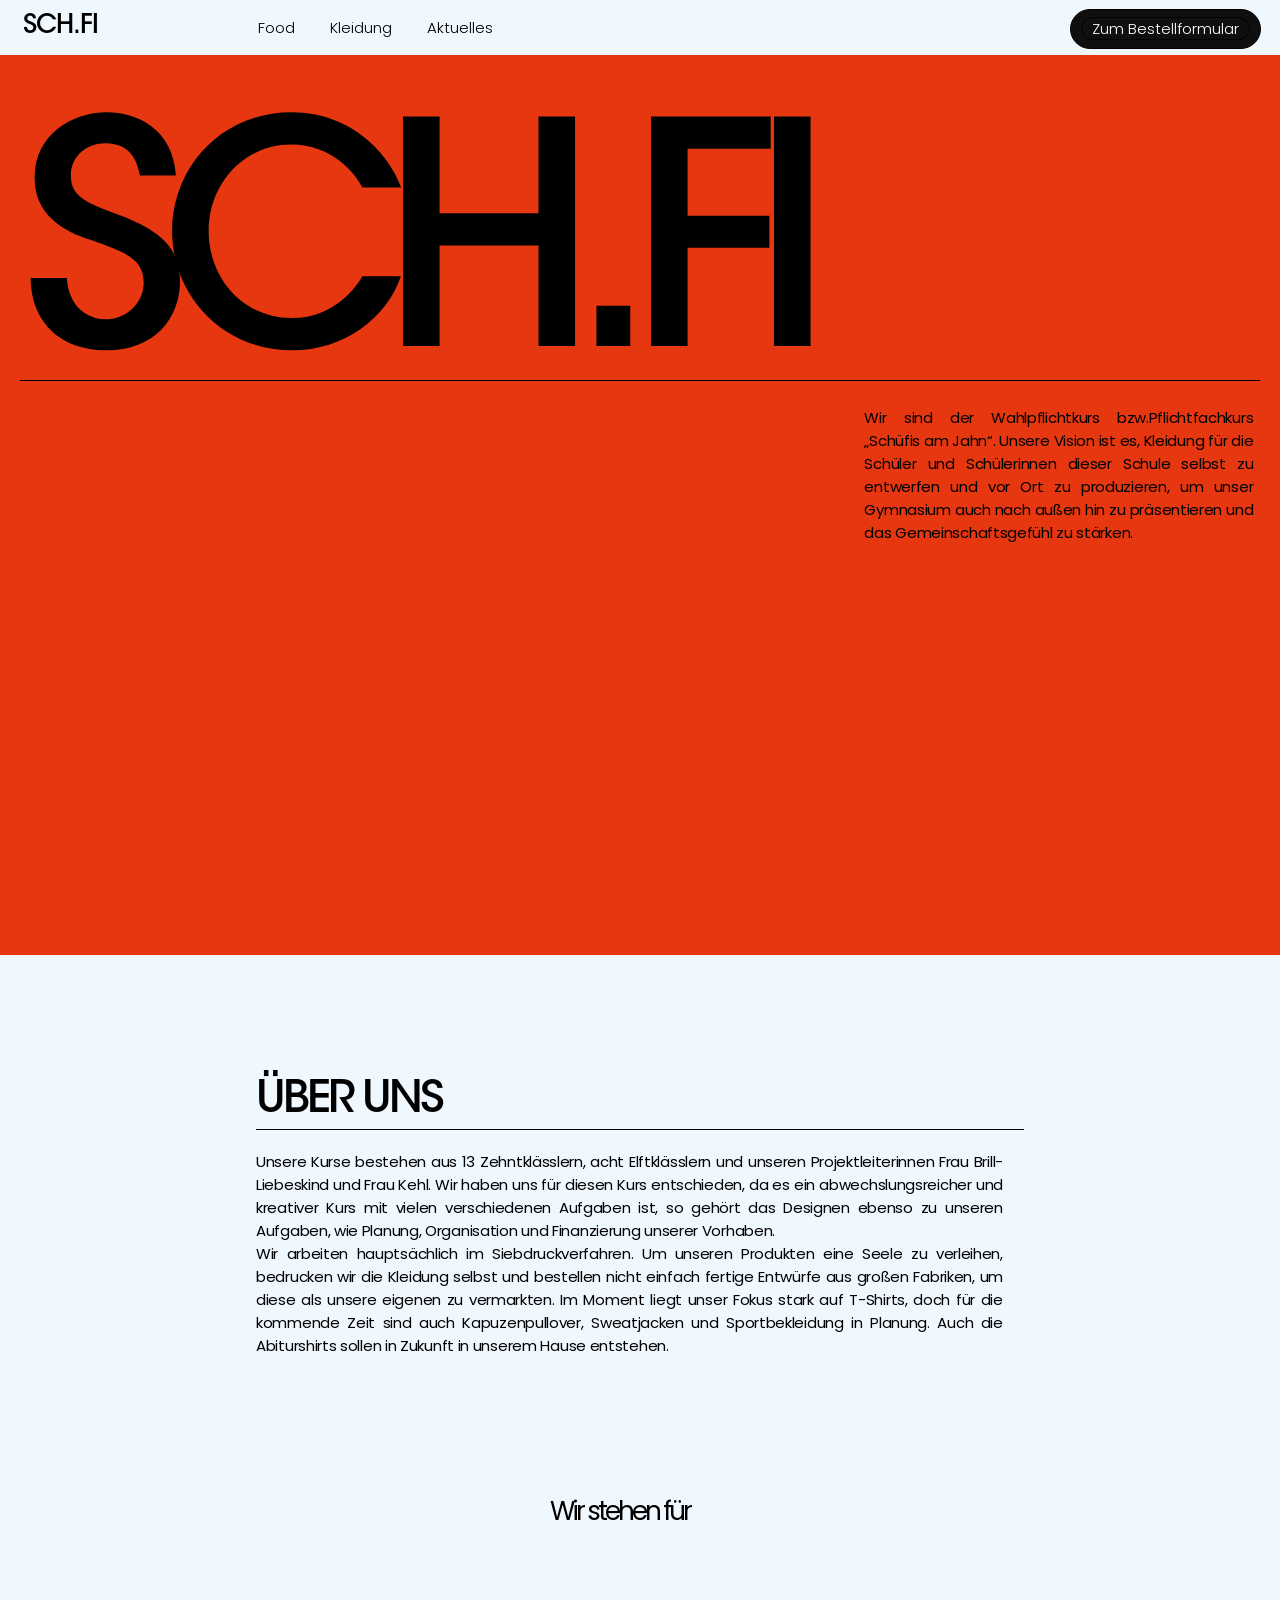
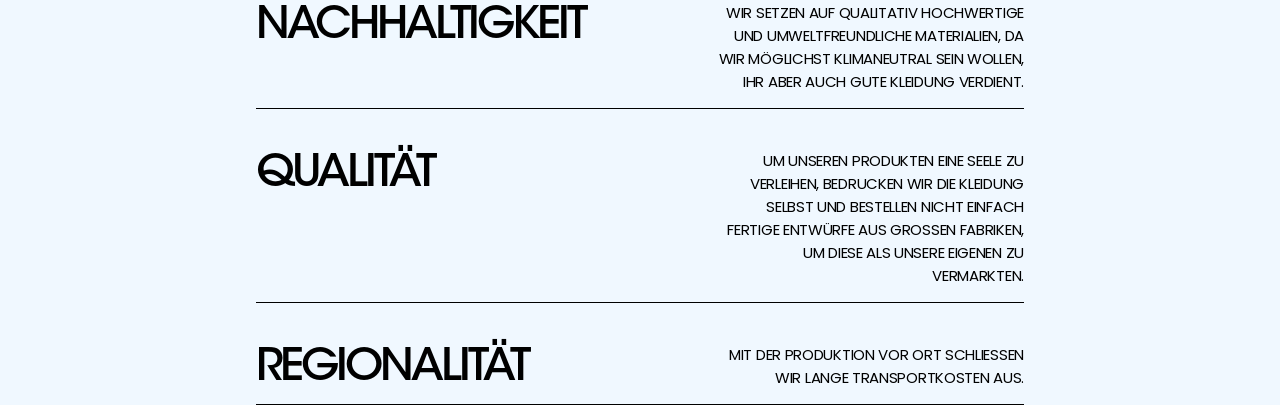
==== index.html @ f9443d36 "push" ====
<!DOCTYPE html>
<html lang="en">
<head>
    <meta charset="UTF-8">
    <meta name="viewport" content="width=device-width, initial-scale=1.0">
    <title>SCH.FI</title>

    <link rel="preconnect" href="https://fonts.googleapis.com">
    <link rel="preconnect" href="https://fonts.gstatic.com" crossorigin>
    <link href="https://fonts.googleapis.com/css2?family=Climate+Crisis:YEAR@1979&family=MuseoModerno:ital,wght@0,100..900;1,100..900&family=Poppins:ital,wght@0,100;0,200;0,300;0,400;0,500;0,600;0,700;0,800;0,900;1,100;1,200;1,300;1,400;1,500;1,600;1,700;1,800;1,900&family=Righteous&display=swap" rel="stylesheet">


    <link rel="stylesheet" href="./styles.css">
</head>
<body>
    <header class="header">
        <div class="header-wrapper1">
            <div class="header-wrapper2">
                <p class="header-name">SCH.FI</p>
                <ul class="header-list">
                    <li>Food</li>
                    <li>Kleidung</li>
                    <li>Aktuelles</li>
                </ul>
            </div>
            <button class="header-btn"><a href="https://www.jahngymnasium-greifswald.de/wp-content/uploads/2025/11/Bestellformular-und-Produktkatalog-November-2025-1.pdf" target="_blank" class="header-btn">Zum Bestellformular</a></button>
        </div>
    </header>
    
    <section class="main">
        <div class="main-div">
            <div class="main-name">SCH.FI</div>        
        </div>
        <div class="main-para-wrapper">
            <div class="main-para">Wir sind der Wahlpflichtkurs bzw.Pflichtfachkurs „Schüfis am Jahn“. Unsere  Vision  ist  es,  Kleidung  für  die  Schüler  und Schülerinnen  dieser  Schule  selbst  zu  entwerfen  und vor  Ort  zu  produzieren,  um  unser  Gymnasium  auch nach außen hin zu präsentieren und das Gemeinschaftsgefühl zu stärken.</div>
        </div>    
    </section>


     <section class="abt">
        <div class="abt-wrapper1">
        <div class="abt-main">ÜBER UNS</div>
        <div class="abt-wrapper2">
            <p class="abt-para">Unsere  Kurse  bestehen  aus  
                13 Zehntklässlern,   acht   Elftklässlern   und   
                unseren Projektleiterinnen   Frau   Brill-Liebeskind
                   und   Frau Kehl. Wir haben uns für diesen Kurs 
                   entschieden, da es  ein abwechslungsreicher  
                   und  kreativer  Kurs  mit vielen  verschiedenen  
                   Aufgaben  ist,  so  gehört  das Designen ebenso 
                   zu unseren Aufgaben, wie Planung, Organisation 
                   und Finanzierung unserer Vorhaben. <br>
                   Wir  arbeiten  hauptsächlich  im  Siebdruckverfahren.  Um  unseren Produkten  eine  Seele  zu  verleihen,  bedrucken  wir  die  Kleidung selbst  und  bestellen  nicht  einfach  fertige  Entwürfe  aus  großen Fabriken, um diese als unsere eigenen zu vermarkten. Im Moment liegt  unser  Fokus  stark  auf  T-Shirts,  doch  für  die  kommende  Zeit sind  auch Kapuzenpullover,  Sweatjacken  und  Sportbekleidung  in Planung. Auch die Abiturshirts sollen in Zukunft in unserem Hause entstehen. 
                </p>
        </div>
        </div>
    </section>

      <section class="werte">
        <div class="werte-main">Wir stehen für</div>
        <div class="werte-wrapper1">
            <div class="werte-wrapper2">
            <div class="werte-wrapper-item">Nachhaltigkeit
                <p class="werte-wrapper-item-para">Wir  setzen  auf   qualitativ   hochwertige   und   umweltfreundliche Materialien,  da  wir  möglichst  klimaneutral  sein  wollen,  ihr  aber  auch  gute  Kleidung  verdient.</p>
            </div>
            <div class="werte-wrapper-item">Qualität
                <p class="werte-wrapper-item-para">Um  unseren Produkten  eine  Seele  zu  verleihen,  bedrucken  wir  die  Kleidung selbst  und  bestellen  nicht  einfach  fertige  Entwürfe  aus  großen Fabriken, um diese als unsere eigenen zu vermarkten.</p>

            </div>
            <div class="werte-wrapper-item">Regionalität
                <p class="werte-wrapper-item-para">Mit der Produktion vor Ort schließen wir lange Transportkosten aus.</p>
            </div>
            </div>
        </div>
    </section>

    <section class="timeline"></section>

    <section class="danksagung"></section>
</body>
</html>
---- styles.css ----
*{
    text-decoration: none;
    list-style: none;
    border-style: none;
}


@font-face {
  font-family: 'main';
  src: url('./fonts/ITC\ Avant\ Garde\ Gothic\ Bold.otf') format('opentype');
  font-weight: normal;
  font-style: normal;
}

@font-face {
  font-family: 'mainlight';
  src: url('./fonts/ITC\ Avant\ Garde\ Gothic\ Std\ Medium.otf') format('opentype');
  font-weight: normal;
  font-style: normal;
}


html{
    overflow-x: hidden;
  overflow-y: scroll;
  scrollbar-color: rgb(73, 73, 73) rgb(0, 0, 0);
  scrollbar-width: 30px;
}

body {
  font-family: 'MyFont', sans-serif;
  margin: 0 auto;
}

.header{
   width: 100vw;
   background-color:/*  rgb(232, 232, 232) */ aliceblue;
   margin-top:0px;
   padding-left: 23px;
}

.header-wrapper1{
   width: 96.7%;
   display: flex;
   justify-content: space-between;
}

.header-wrapper2{
   width: 38%;
   height: 100%;
   display: flex;
   justify-content: space-between;
   align-items: center;
}

.header-name{
    font-family: 'mainlight', sans-serif;
    font-size: 26px;
    font-weight: 200;
    margin-top: 0px;
    margin-bottom: 0px;
    letter-spacing: -1px;
}

.header-list{
    width: 50%;
    display: flex;
    justify-content: space-between;
}

.header-list>li{
    font-family: Poppins;
    font-weight: 300;
    font-size: 15px;
}

.header-btn{
    font-family: Poppins;
    font-weight: 300;
    font-size: 15px;
    color: white;
    background-color: rgb(15, 15, 15);
    border-radius: 27px;
    padding-left: 10px;
    padding-right: 10px;
    margin-top: 8.7px;
    padding-top: 0px;
    padding-bottom: 0px;
    height: 40px;
    border: 1px solid black;
    
}

.main{
    background-color: rgb(230, 55, 16) /* rgb(122, 199, 21) */ /* rgb(88, 68, 241) */;
    width: 100vw;
    height: 100vh;
}

.main-name{
    font-family: 'mainlight', sans-serif;
    margin-top: 0px;
    font-size: 310px;
    letter-spacing: -30px;
    margin-bottom: 0px;

    padding-bottom: 0px;
    line-height: 50%;
}

.main-div{
    border-bottom: 1px solid black;
    display: flex;
    align-items: end;
    justify-content: space-between;
    margin-left: 20px;
    margin-right: 20px;
    gap: 100px;
    padding-top: 140px;
    padding-bottom: 30px;
}

.main-para-wrapper{
    margin-left: 20px;
    margin-right: 20px;
    width: 98%;
    display: flex;
    justify-content: end;

}

.main-para{
    font-size: 15px;
    letter-spacing: -0.3px;
    font-family: poppins;
    width: 31%;
    padding-right: 21.1px;
    padding-top: 25px;
    text-align: justify;
}

.abt{
    background-color: aliceblue;
    padding: 120px 20px;
    display: flex;
    justify-content: center;
}

.abt-wrapper1{
    width: 60vw;
}

.abt-wrapper2{
    display: flex;
    width: 100%;
    justify-content: end;
}
.abt-main{
    font-family: 'mainlight';
    font-size: 45px;
    letter-spacing: -3px;
    border-bottom: 1px solid black;
}

.abt-para{
    font-size: 15px;
    letter-spacing: -0.3px;
    font-family: poppins;
    width:100%;
    padding-right: 21.1px;
    padding-top: 5px;
    text-align: justify;
}


.werte{
   background-color: aliceblue;
   width: 100vw;
   display: flex;
   justify-content: center;
   flex-direction: column;
}

.werte-main{
    font-family: poppins;
    font-size: 26px;
    letter-spacing: -3px;
    width: 60%;
    margin-left: 43vw;
}

.werte-wrapper1{
    width: 100%;
    display: flex;
    justify-content: center;
    flex-direction: column;
    margin-top: 30px;
}

.werte-wrapper2{
    display: flex;
    margin-left: 20vw;
    margin-right: 20vw;
    flex-direction: column;
}

.werte-wrapper-item{
    font-family: 'mainlight';
    font-size: 45px;
    border-bottom: 1px solid black;
    letter-spacing: -3px;
    display: flex;
    justify-content: space-between;
    align-items: start;
    margin-top: 40px;
    text-transform: uppercase;
}

.werte-wrapper-item-para{
    font-size: 15px;
    letter-spacing: -0.3px;
    font-family: poppins;
    width: 40%;
    text-align: end;
    margin-top: 0px;
}
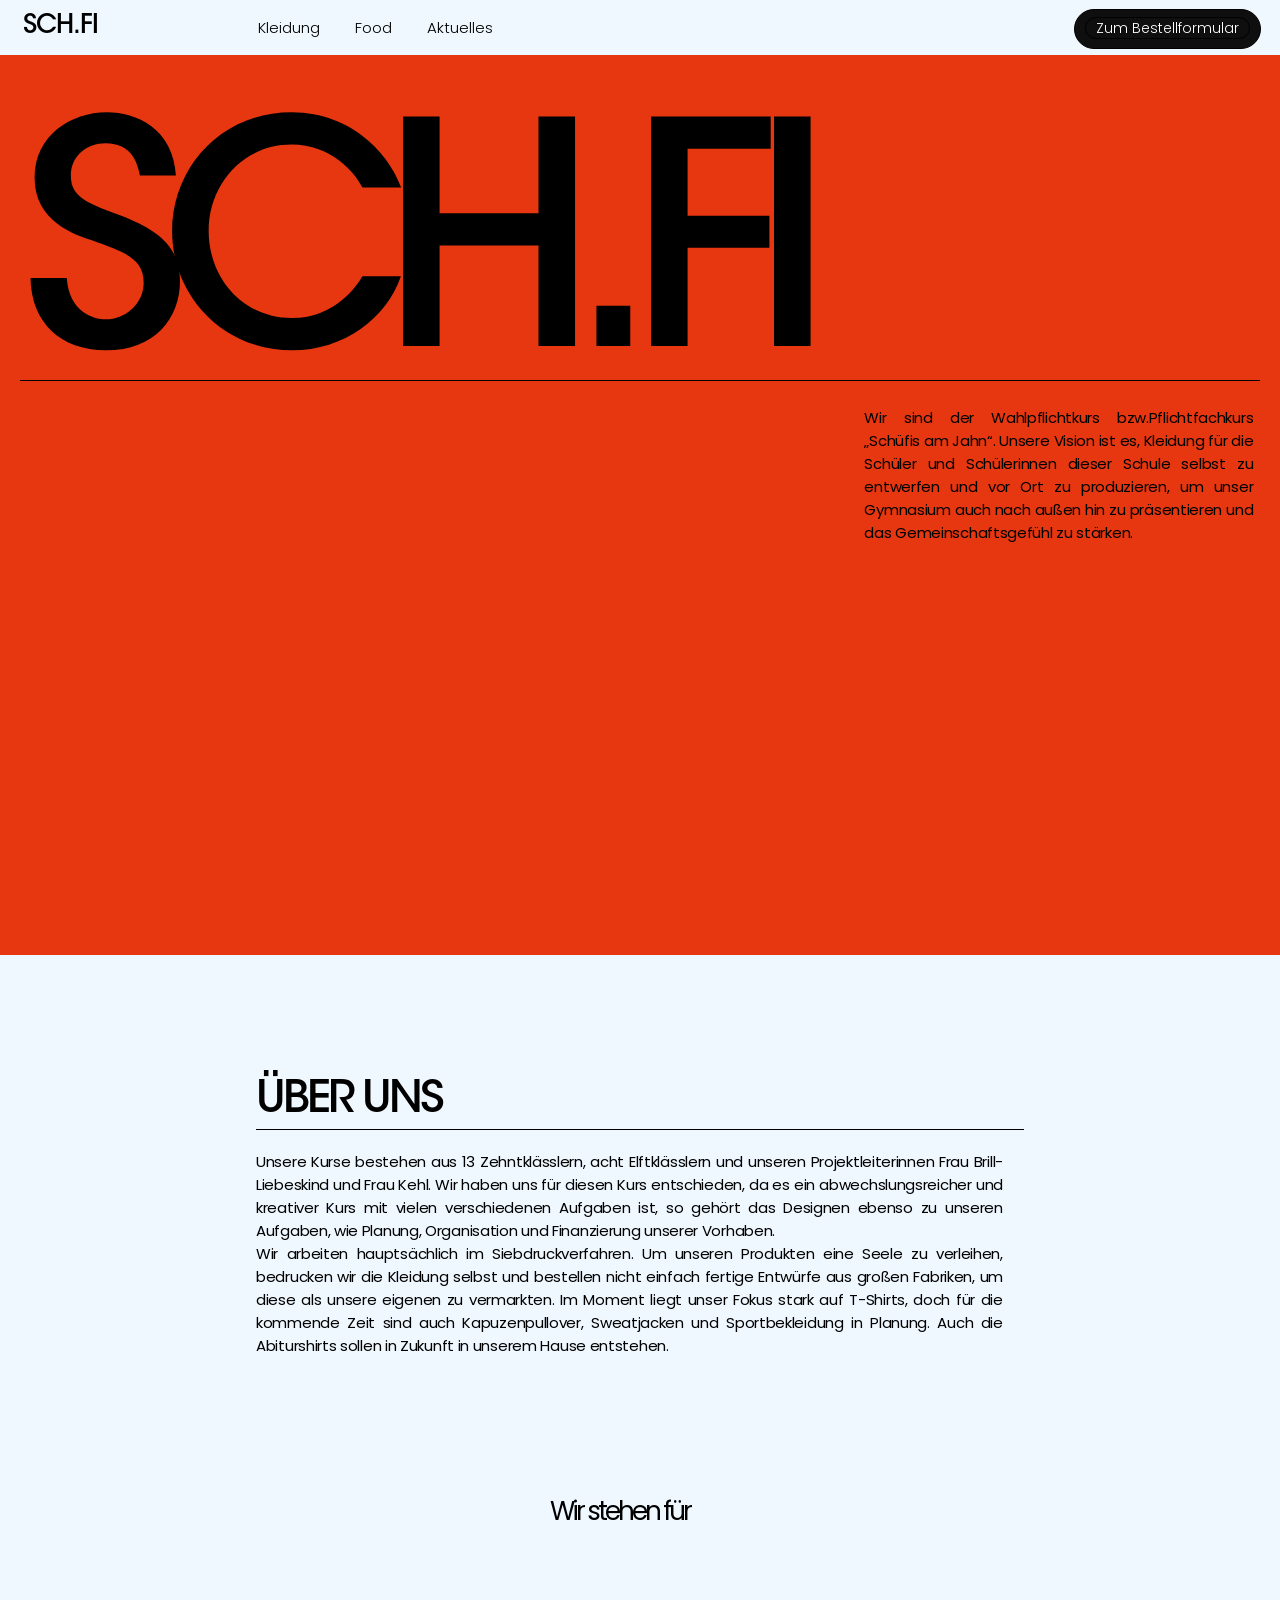
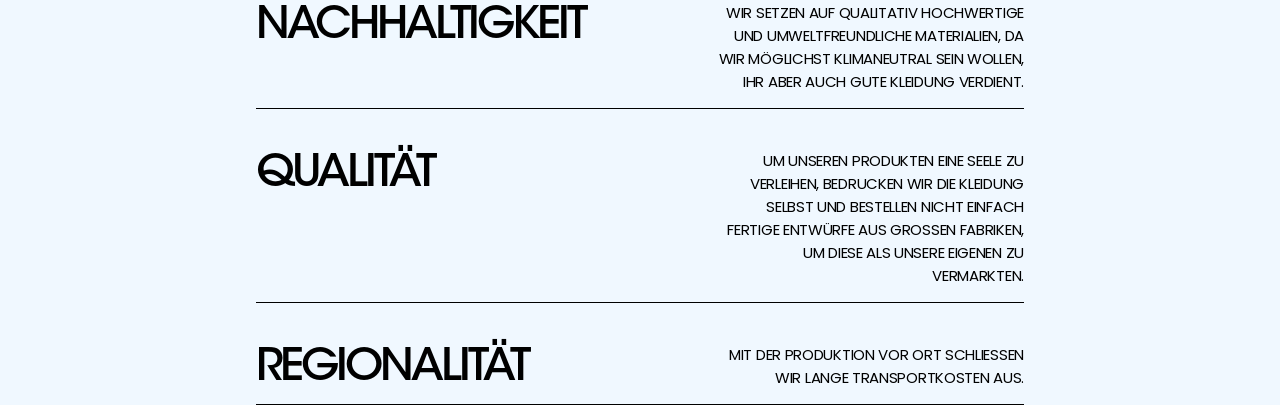
==== commit 301ab564: "push" ====
--- a/index.html
+++ b/index.html
@@ -16,11 +16,11 @@
     <header class="header">
         <div class="header-wrapper1">
             <div class="header-wrapper2">
-                <p class="header-name">SCH.FI</p>
+                <p class="header-name"><a href="./index.html">SCH.FI</a></p>
                 <ul class="header-list">
-                    <li>Food</li>
-                    <li>Kleidung</li>
-                    <li>Aktuelles</li>
+                    <li><a href="./kleidung.html">Kleidung</a></li>
+                    <li><a href="./food.html">Food</a></li>
+                    <li><a href="./aktuelles.html">Aktuelles</a></li>
                 </ul>
             </div>
             <button class="header-btn"><a href="https://www.jahngymnasium-greifswald.de/wp-content/uploads/2025/11/Bestellformular-und-Produktkatalog-November-2025-1.pdf" target="_blank" class="header-btn">Zum Bestellformular</a></button>
@@ -77,5 +77,7 @@
     <section class="timeline"></section>
 
     <section class="danksagung"></section>
+
+    <footer class="footer"></footer>
 </body>
 </html>
--- a/styles.css
+++ b/styles.css
@@ -2,6 +2,7 @@
     text-decoration: none;
     list-style: none;
     border-style: none;
+    color: black;
 }
 
 
@@ -77,7 +78,7 @@
 .header-btn{
     font-family: Poppins;
     font-weight: 300;
-    font-size: 15px;
+    font-size: 14px;
     color: white;
     background-color: rgb(15, 15, 15);
     border-radius: 27px;
@@ -103,7 +104,6 @@
     font-size: 310px;
     letter-spacing: -30px;
     margin-bottom: 0px;
-
     padding-bottom: 0px;
     line-height: 50%;
 }
@@ -223,4 +223,158 @@
     width: 40%;
     text-align: end;
     margin-top: 0px;
-}+}
+
+.food-main{
+    background-color: rgb(230, 55, 16);
+    height: 70vh;
+}
+
+.main-header-wrapper{
+    width: 100vw;
+    height: fit-content;
+    display: flex;
+    align-items: start;
+    justify-content: start;
+}
+
+.main-header{
+    font-family: 'mainlight';
+    font-size: 70px;
+    letter-spacing: -5px;
+    margin-top: 0px;
+    margin-bottom: 0px;
+    margin-left: 20px;
+    margin-right: 20px;
+    padding-top: 40px;
+    width: 100%;
+    border-bottom: 1px solid black;
+}
+
+
+
+.work{
+    width: 100vw;
+    height: 80vh;
+    background-color: rgb(255, 51, 0);
+}
+
+.work-list{
+    margin-left: 0px;
+    padding-left: 30px;
+    margin-top: 18px;
+    height: fit-content;
+    margin-bottom: 180px;
+    overflow-x: scroll;
+    display: flex;
+    gap: 100px;
+      display: flex;
+  overflow-x: auto;
+  scroll-snap-type: x mandatory;
+    scrollbar-width: none;
+    margin-left: 20px;
+    margin-right: 20px;
+
+}
+
+.work-list-item{
+    width: fit-content;
+      flex-shrink: 0;
+  scroll-snap-align: start;
+}
+
+
+.work-text-wrapper{
+    width: 100vw;
+    display: flex;
+    justify-content: center;
+}
+
+
+.work-small{
+    width:96vw;
+    border-bottom: 1px solid antiquewhite;
+    margin: 0px;
+    font-weight: 300;
+    font-family: 'mainlight';
+    font-size: 29px;
+    color: antiquewhite;
+    padding-bottom: 12px;
+}
+
+.work-overpara{
+    font-weight: 900;
+    font-family: 'mainlight';
+    color: antiquewhite;
+    font-size: 60px;
+    line-height: 97%;
+    text-transform: uppercase;
+    padding-top: 16px;
+    margin: 0px;
+}
+
+.work-btn-wrapper{
+    width: 98vw;
+    display: flex;
+    justify-content: flex-end;
+    margin-top: 50px;
+}
+
+.work-btn1{
+    border: 1px solid rgb(0, 0, 0);
+    background-color: rgba(255, 228, 196, 0);
+    border-radius: 50%;
+    color: rgb(0, 0, 0);
+    padding: 9px 13px;
+}
+
+.work-btn2{
+    border: 1px solid rgb(0, 0, 0);
+    background-color: rgb(230, 55, 16);
+    border-radius: 50%;
+    color: rgb(0, 0, 0);
+    padding: 9px 13px;
+    margin-left: 12px;
+}
+
+
+
+.work-list-item-number{
+    font-family: poppins;
+    font-size: 15px;
+    color: rgb(230, 55, 16);
+}
+
+
+.work-list-item-name{
+ font-weight: 900;
+    font-family: 'mainlight';
+    color:rgb(230, 55, 16);
+    font-size: 66px;
+    line-height: 97%;
+    text-transform: uppercase;
+    padding-top: 16px;
+    margin: 0px;
+    padding-bottom: 5px;
+}
+
+
+.work-list-item-para{
+    font-size: 20px;
+   font-family: poppins;
+   margin-top: 0px;
+   font-weight: 300;
+   padding-top: 9px;
+   letter-spacing: 0.3px;
+   color: rgb(230, 55, 16);
+   text-transform: uppercase;
+}
+
+.work-img{
+    width: 850px;
+}
+
+.work-list-item-div2{
+    border-bottom: 1px solid rgb(230, 55, 16);
+}
+
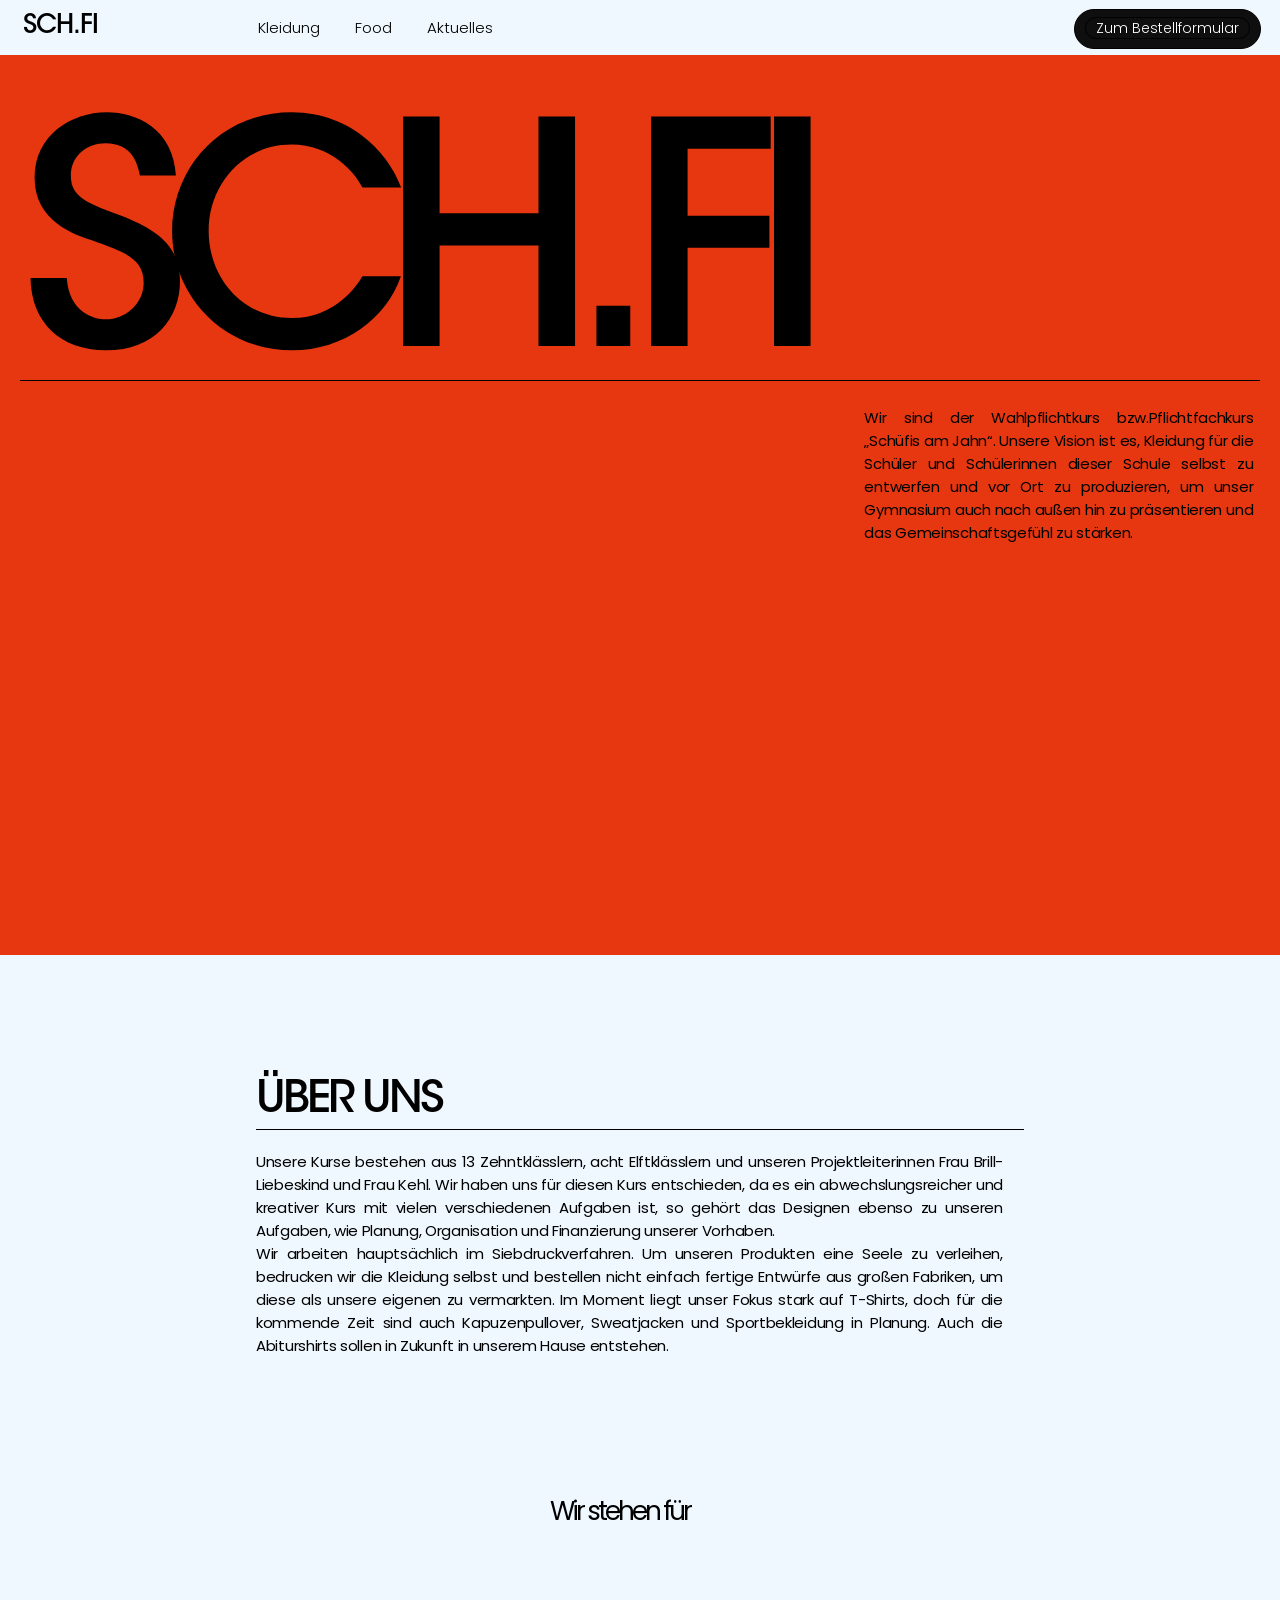
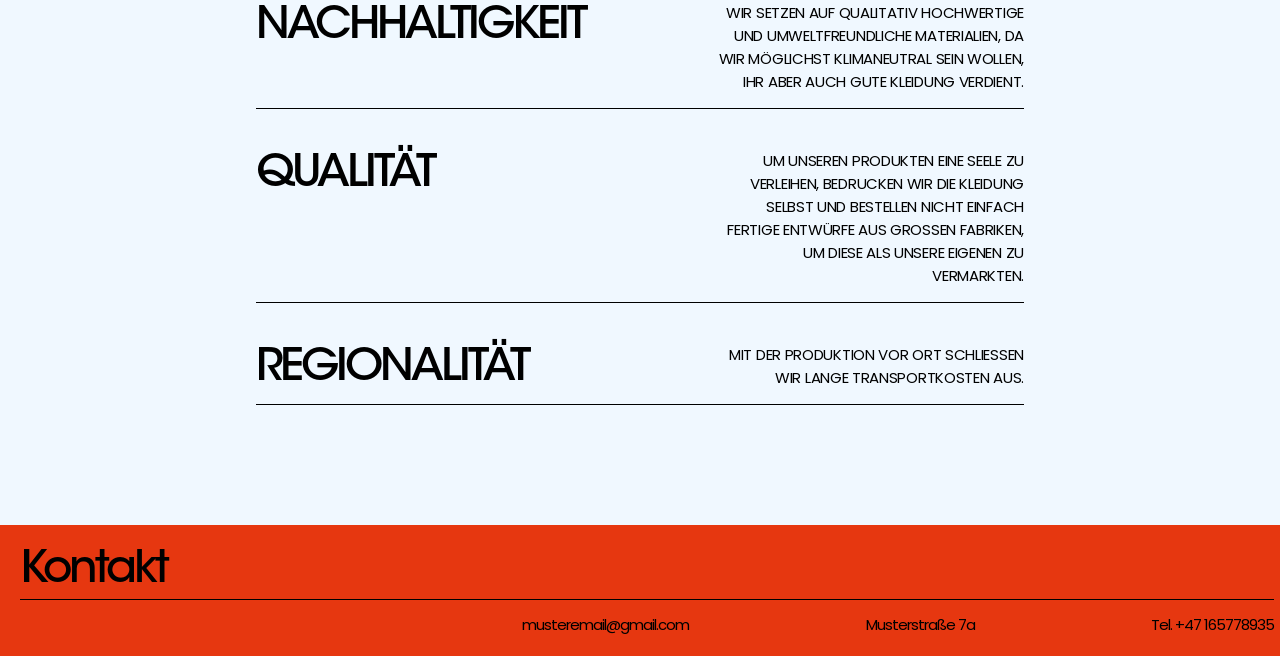
==== commit 2d992b44: "push" ====
--- a/index.html
+++ b/index.html
@@ -78,6 +78,19 @@
 
     <section class="danksagung"></section>
 
-    <footer class="footer"></footer>
+    <footer class="footer">
+        <div class="footer-wrapper1">
+            <div class="footer-wrapper2">
+                 Kontakt
+            </div>
+            <div class="footer-wrapper3">
+                <div>
+                <div>musteremail@gmail.com</div>
+                <div>Musterstraße 7a</div>
+                <div>Tel. +47 165778935</div>
+                </div>
+            </div>
+        </div>
+    </footer>
 </body>
 </html>
--- a/styles.css
+++ b/styles.css
@@ -179,6 +179,7 @@
    display: flex;
    justify-content: center;
    flex-direction: column;
+   padding-bottom: 120px;
 }
 
 .werte-main{
@@ -378,3 +379,43 @@
     border-bottom: 1px solid rgb(230, 55, 16);
 }
 
+
+.footer{
+    width: 100vw;
+    height: fit-content;
+    background-color: rgb(230, 55, 16);
+}
+
+
+.footer-wrapper1{
+    width: 98%;
+    padding-top: 20px;
+    padding-bottom: 20px;
+}
+.footer-wrapper2{
+    width: 100%;
+    margin-left: 20px;
+    margin-right: 30px;
+     font-family: 'mainlight';
+    font-size: 45px;
+    letter-spacing: -3px;
+    border-bottom: 1px solid black;
+}
+
+.footer-wrapper3{
+    width: 100%;
+    margin-left: 20px;
+    margin-right: 30px;
+     font-family: poppins;
+    font-size: 15px;
+    letter-spacing: -1px;
+    display: flex;
+    justify-content: end;
+}
+
+.footer-wrapper3>div{
+    width: 60%;
+    display: flex;
+    margin-top: 13px;
+    justify-content: space-between;
+}
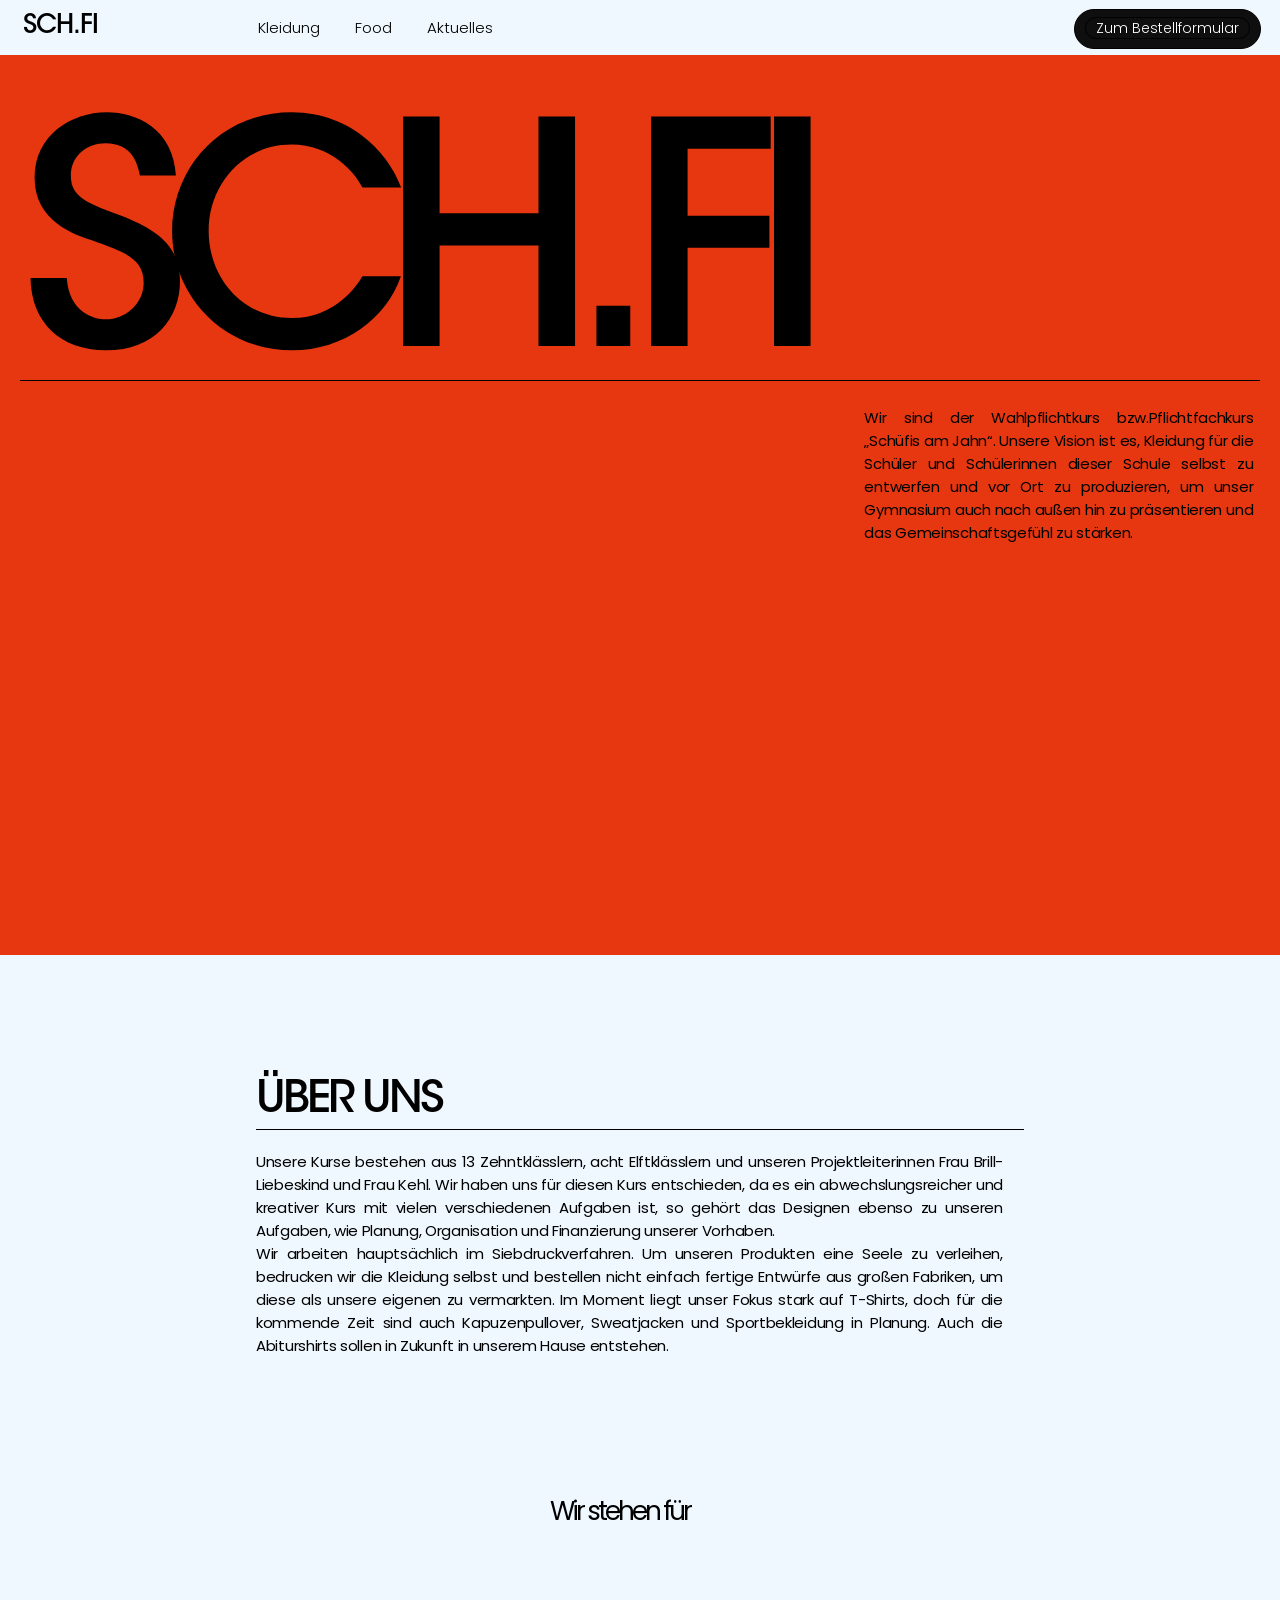
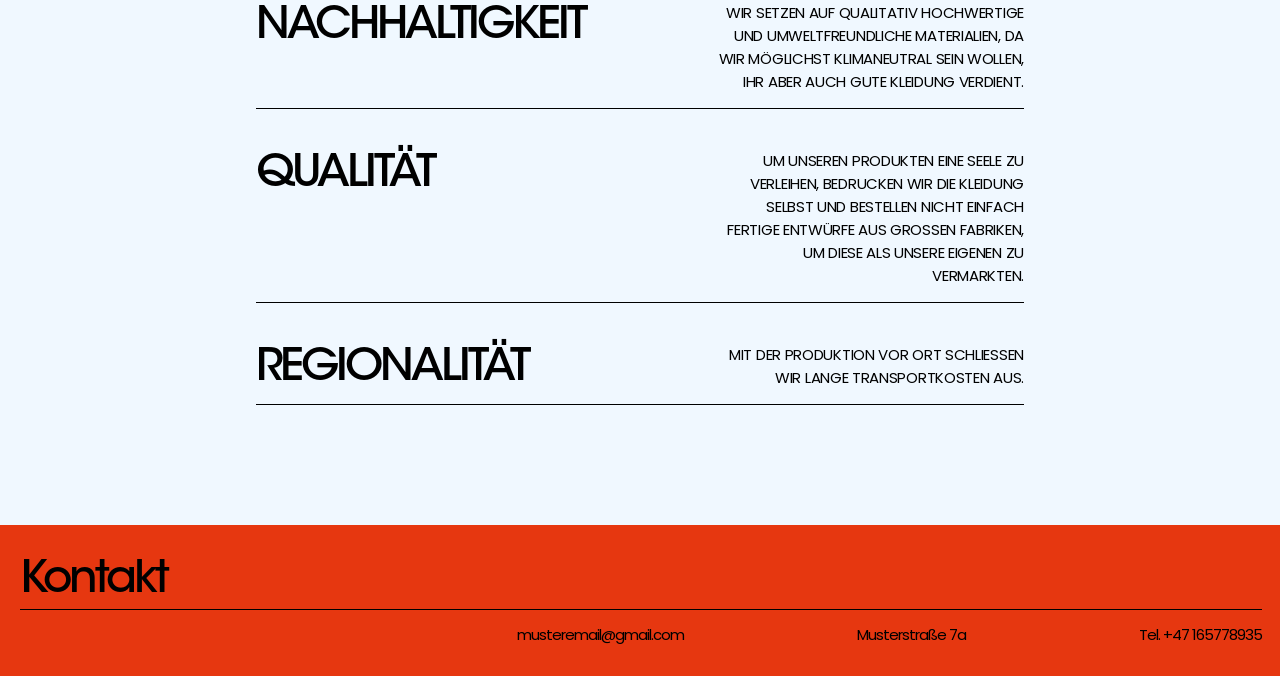
==== commit 6fc83d39: "push" ====
--- a/index.html
+++ b/index.html
@@ -23,8 +23,7 @@
                     <li><a href="./aktuelles.html">Aktuelles</a></li>
                 </ul>
             </div>
-            <button class="header-btn"><a href="https://www.jahngymnasium-greifswald.de/wp-content/uploads/2025/11/Bestellformular-und-Produktkatalog-November-2025-1.pdf" target="_blank" class="header-btn">Zum Bestellformular</a></button>
-        </div>
+<button class="header-btn" href="https://www.jahngymnasium-greifswald.de/wp-content/uploads/2025/11/Bestellformular-und-Produktkatalog-November-2025-1.pdf" target="_blank"><a href="https://www.jahngymnasium-greifswald.de/wp-content/uploads/2025/11/Bestellformular-und-Produktkatalog-November-2025-1.pdf" target="_blank" class="header-btn">Zum Bestellformular</a></button>        </div>
     </header>
     
     <section class="main">
--- a/styles.css
+++ b/styles.css
@@ -242,7 +242,7 @@
 .main-header{
     font-family: 'mainlight';
     font-size: 70px;
-    letter-spacing: -5px;
+    letter-spacing: -3.4px;
     margin-top: 0px;
     margin-bottom: 0px;
     margin-left: 20px;
@@ -357,11 +357,12 @@
     padding-top: 16px;
     margin: 0px;
     padding-bottom: 5px;
+    letter-spacing: -2px;
 }
 
 
 .work-list-item-para{
-    font-size: 20px;
+    font-size: 17px;
    font-family: poppins;
    margin-top: 0px;
    font-weight: 300;
@@ -386,24 +387,28 @@
     background-color: rgb(230, 55, 16);
 }
 
+.footer-kleidung{
+    margin-top: 70vh;
+}
+
 
 .footer-wrapper1{
     width: 98%;
-    padding-top: 20px;
-    padding-bottom: 20px;
+    padding-top: 30px;
+    padding-bottom: 30px;
 }
 .footer-wrapper2{
-    width: 100%;
-    margin-left: 20px;
-    margin-right: 30px;
-     font-family: 'mainlight';
+    width: 99%;
+    margin-left: 20px;
+    margin-right: 40px;
+    font-family: 'mainlight';
     font-size: 45px;
     letter-spacing: -3px;
     border-bottom: 1px solid black;
 }
 
 .footer-wrapper3{
-    width: 100%;
+    width: 99%;
     margin-left: 20px;
     margin-right: 30px;
      font-family: poppins;
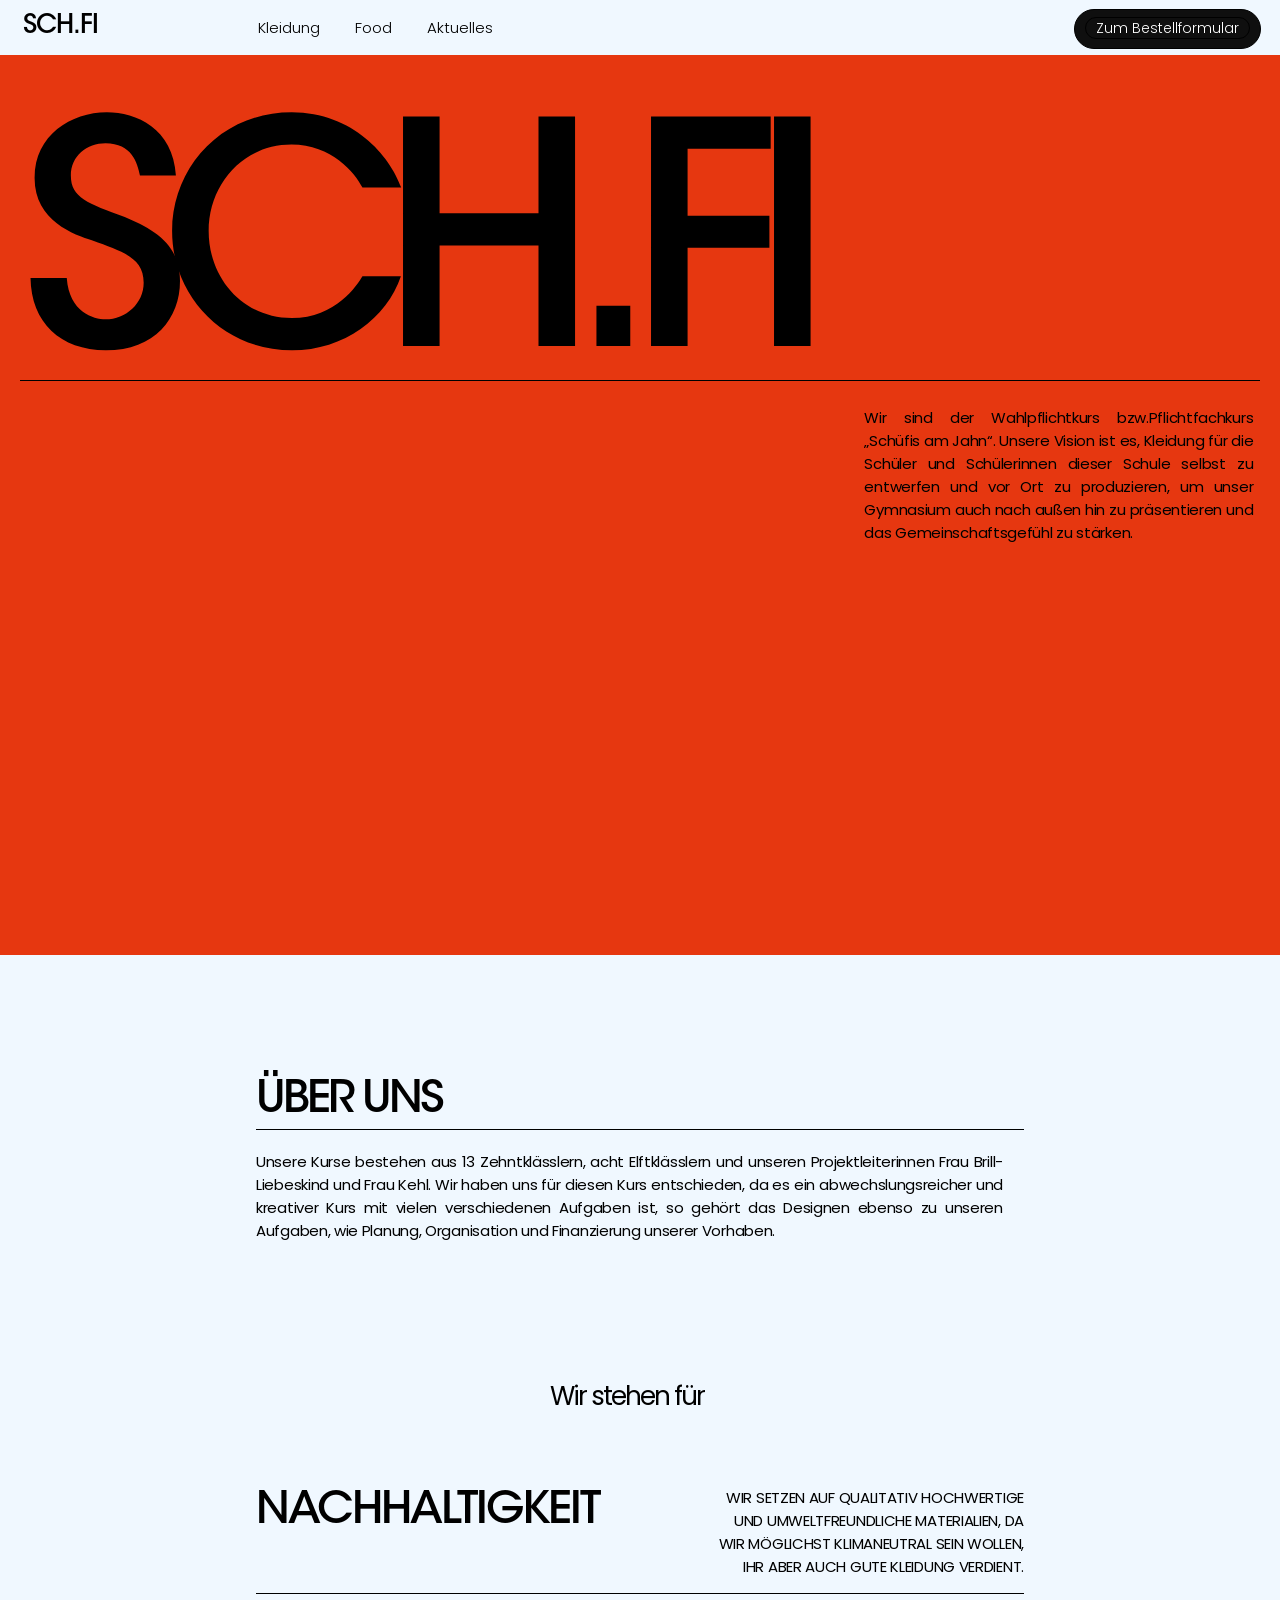
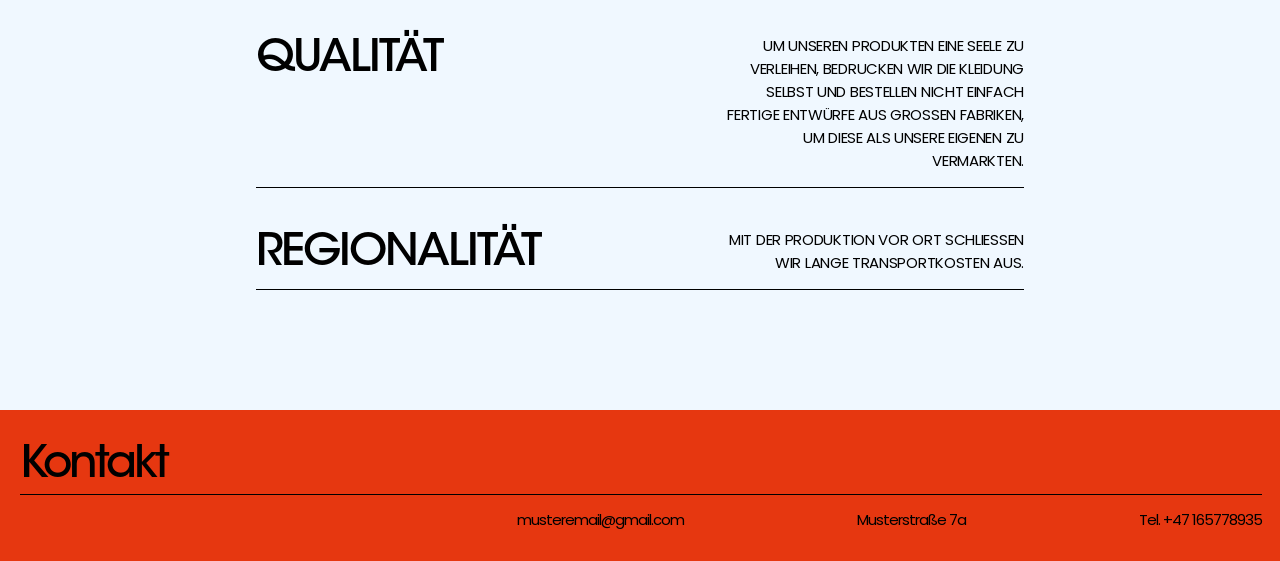
==== commit 38b93363: "push" ====
--- a/index.html
+++ b/index.html
@@ -48,8 +48,7 @@
                    und  kreativer  Kurs  mit vielen  verschiedenen  
                    Aufgaben  ist,  so  gehört  das Designen ebenso 
                    zu unseren Aufgaben, wie Planung, Organisation 
-                   und Finanzierung unserer Vorhaben. <br>
-                   Wir  arbeiten  hauptsächlich  im  Siebdruckverfahren.  Um  unseren Produkten  eine  Seele  zu  verleihen,  bedrucken  wir  die  Kleidung selbst  und  bestellen  nicht  einfach  fertige  Entwürfe  aus  großen Fabriken, um diese als unsere eigenen zu vermarkten. Im Moment liegt  unser  Fokus  stark  auf  T-Shirts,  doch  für  die  kommende  Zeit sind  auch Kapuzenpullover,  Sweatjacken  und  Sportbekleidung  in Planung. Auch die Abiturshirts sollen in Zukunft in unserem Hause entstehen. 
+                   und Finanzierung unserer Vorhaben.
                 </p>
         </div>
         </div>
--- a/styles.css
+++ b/styles.css
@@ -185,7 +185,7 @@
 .werte-main{
     font-family: poppins;
     font-size: 26px;
-    letter-spacing: -3px;
+    letter-spacing: -2px;
     width: 60%;
     margin-left: 43vw;
 }
@@ -209,7 +209,7 @@
     font-family: 'mainlight';
     font-size: 45px;
     border-bottom: 1px solid black;
-    letter-spacing: -3px;
+    letter-spacing: -2px;
     display: flex;
     justify-content: space-between;
     align-items: start;
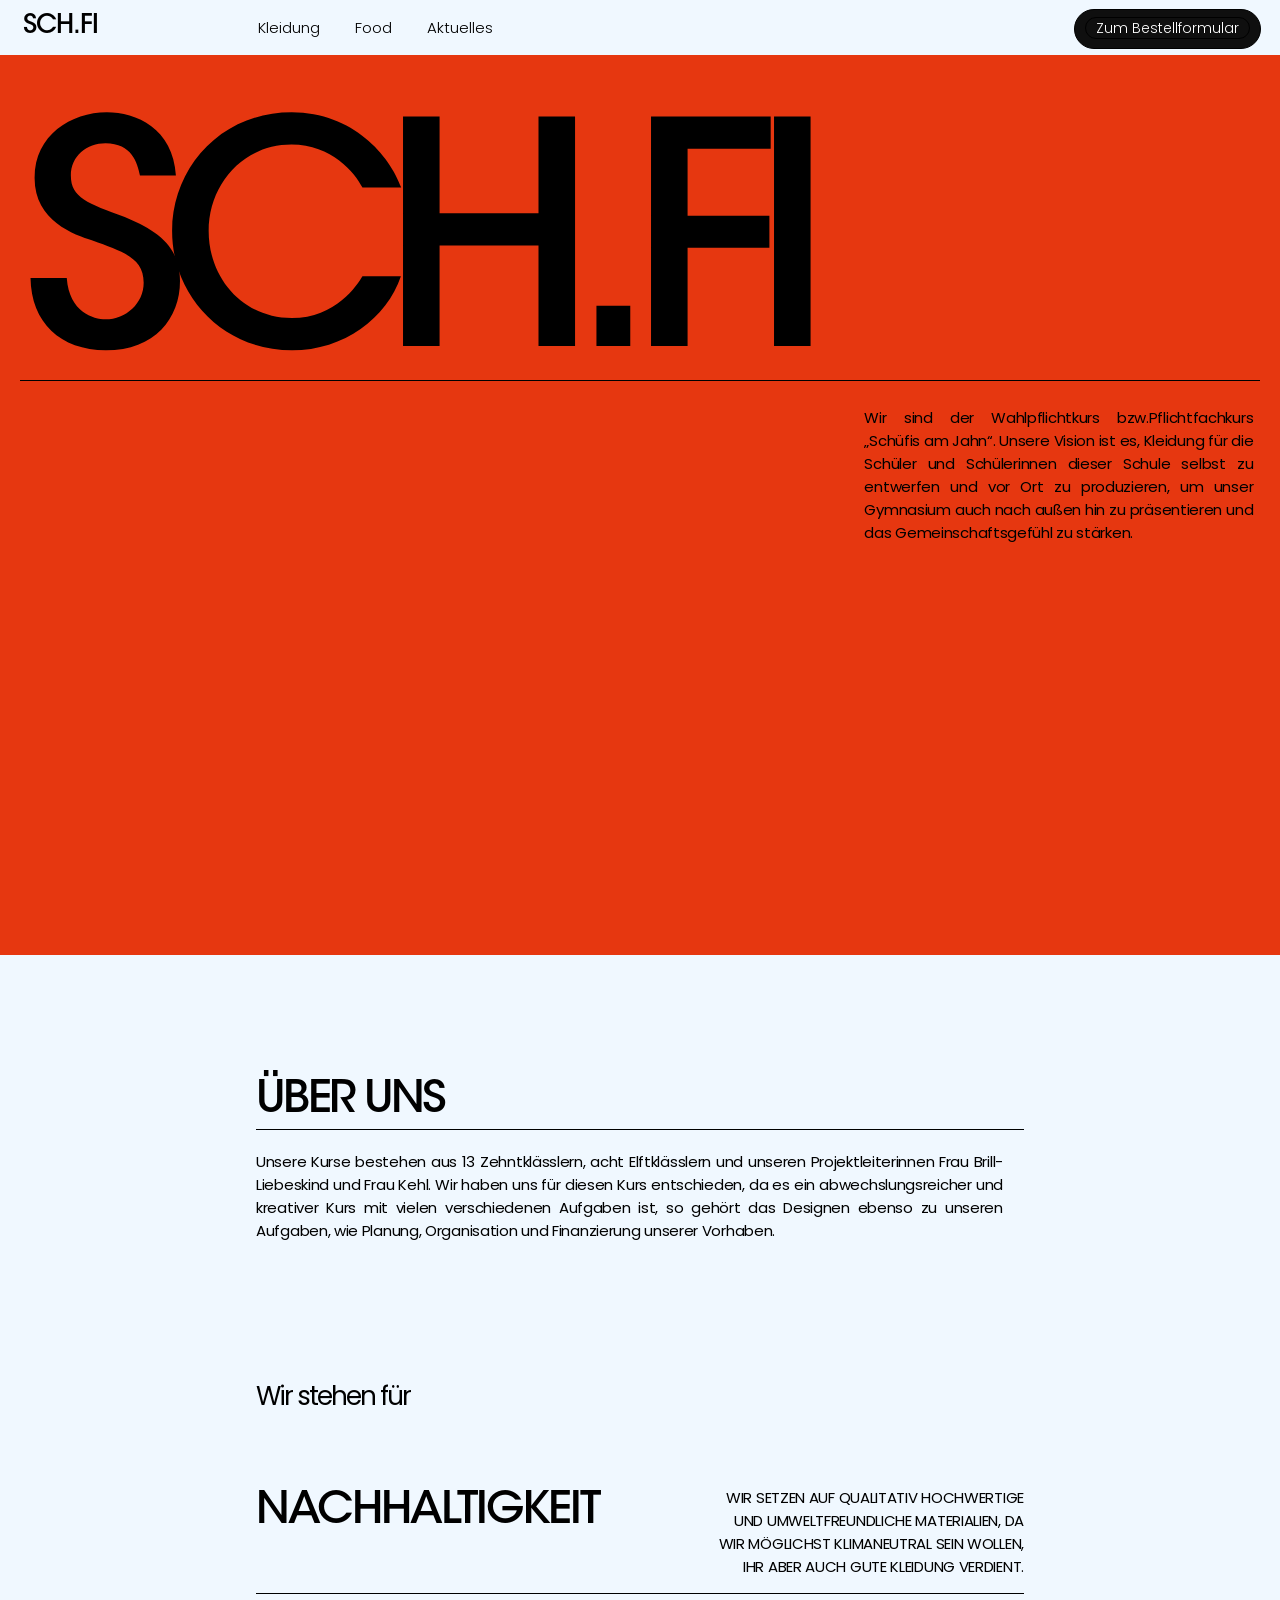
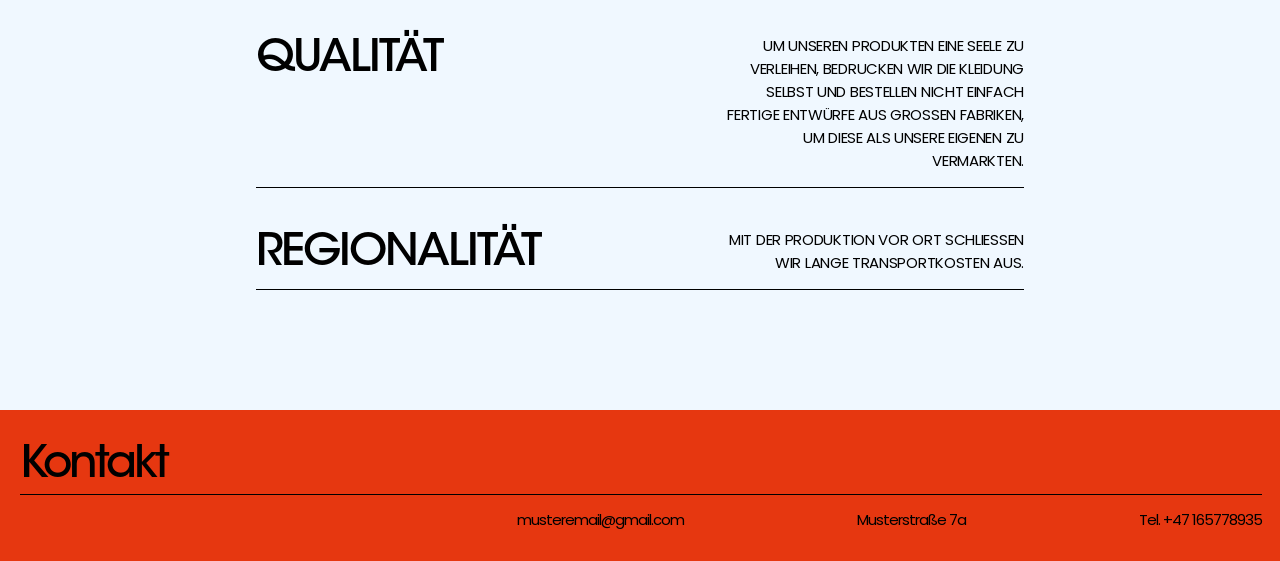
==== commit aed0d99b: "push" ====
--- a/index.html
+++ b/index.html
@@ -18,9 +18,12 @@
             <div class="header-wrapper2">
                 <p class="header-name"><a href="./index.html">SCH.FI</a></p>
                 <ul class="header-list">
-                    <li><a href="./kleidung.html">Kleidung</a></li>
-                    <li><a href="./food.html">Food</a></li>
-                    <li><a href="./aktuelles.html">Aktuelles</a></li>
+                    <div class="dropdown header-list-item">
+                       <a href="./kleidung.html">Kleidung</a>
+                       <div class="dropdown-content">Hello World!</div>
+                    </div>
+                    <li><a href="./food.html" class="header-list-item">Food</a></li>
+                    <li><a href="./aktuelles.html" class="header-list-item">Aktuelles</a></li>
                 </ul>
             </div>
 <button class="header-btn" href="https://www.jahngymnasium-greifswald.de/wp-content/uploads/2025/11/Bestellformular-und-Produktkatalog-November-2025-1.pdf" target="_blank"><a href="https://www.jahngymnasium-greifswald.de/wp-content/uploads/2025/11/Bestellformular-und-Produktkatalog-November-2025-1.pdf" target="_blank" class="header-btn">Zum Bestellformular</a></button>        </div>
--- a/styles.css
+++ b/styles.css
@@ -69,7 +69,7 @@
     justify-content: space-between;
 }
 
-.header-list>li{
+.header-list-item{
     font-family: Poppins;
     font-weight: 300;
     font-size: 15px;
@@ -158,7 +158,7 @@
 .abt-main{
     font-family: 'mainlight';
     font-size: 45px;
-    letter-spacing: -3px;
+    letter-spacing: -2.7px;
     border-bottom: 1px solid black;
 }
 
@@ -186,8 +186,9 @@
     font-family: poppins;
     font-size: 26px;
     letter-spacing: -2px;
-    width: 60%;
-    margin-left: 43vw;
+    width: 100%;
+    margin-left: 20vw;
+
 }
 
 .werte-wrapper1{
@@ -228,7 +229,8 @@
 
 .food-main{
     background-color: rgb(230, 55, 16);
-    height: 70vh;
+    height: 78vh;
+    width: 100vw;
 }
 
 .main-header-wrapper{
@@ -253,6 +255,34 @@
 }
 
 
+.kleidung-para-wrapper{
+    width: 100vw;
+    display: flex;
+    justify-content: end;
+}
+
+.kleidung-main-para{
+     font-size: 15px;
+    letter-spacing: -0.3px;
+    font-family: poppins;
+    width: 36%;
+    padding-right: 21.1px;
+    padding-top: 25px;
+    text-align: justify;
+}
+
+.kleidung-wrapper{
+    margin-top: 90px;
+}
+
+.kleidung-oberteile{
+    font-family: poppins;
+    font-size: 26px;
+    letter-spacing: -2px;
+    width: 100%;
+    margin-left: 20px;
+    height: fit-content;
+}
 
 .work{
     width: 100vw;
@@ -314,11 +344,16 @@
     margin: 0px;
 }
 
-.work-btn-wrapper{
+.work-btn-wrapper1{
     width: 98vw;
     display: flex;
     justify-content: flex-end;
-    margin-top: 50px;
+}
+
+.work-btn-wrapper2{
+    width: 120px;
+    display: flex;
+    justify-content: flex-end;
 }
 
 .work-btn1{
@@ -388,7 +423,7 @@
 }
 
 .footer-kleidung{
-    margin-top: 70vh;
+    margin-top: 100vh;
 }
 
 
@@ -424,3 +459,35 @@
     margin-top: 13px;
     justify-content: space-between;
 }
+
+.dropdown {
+  position: relative;
+}
+
+.dropdown-content {
+  display: none;
+  position: absolute;
+  background-color: aliceblue;
+  min-width: 130px;
+  box-shadow: 0px 8px 16px 0px rgba(0,0,0,0.2);
+  padding: 12px 16px;
+}
+
+
+
+.dropdown:hover .dropdown-content {
+  display: block;
+}
+
+.dropdown-content-item{
+    border-bottom: 1px solid black;
+    margin-bottom: 20px;
+    padding-bottom: 7px;
+}
+.dropdown-content-item1{
+    margin-top: 10px;
+}
+
+.dropdown-content-item3{
+    margin-bottom: 3px;
+}
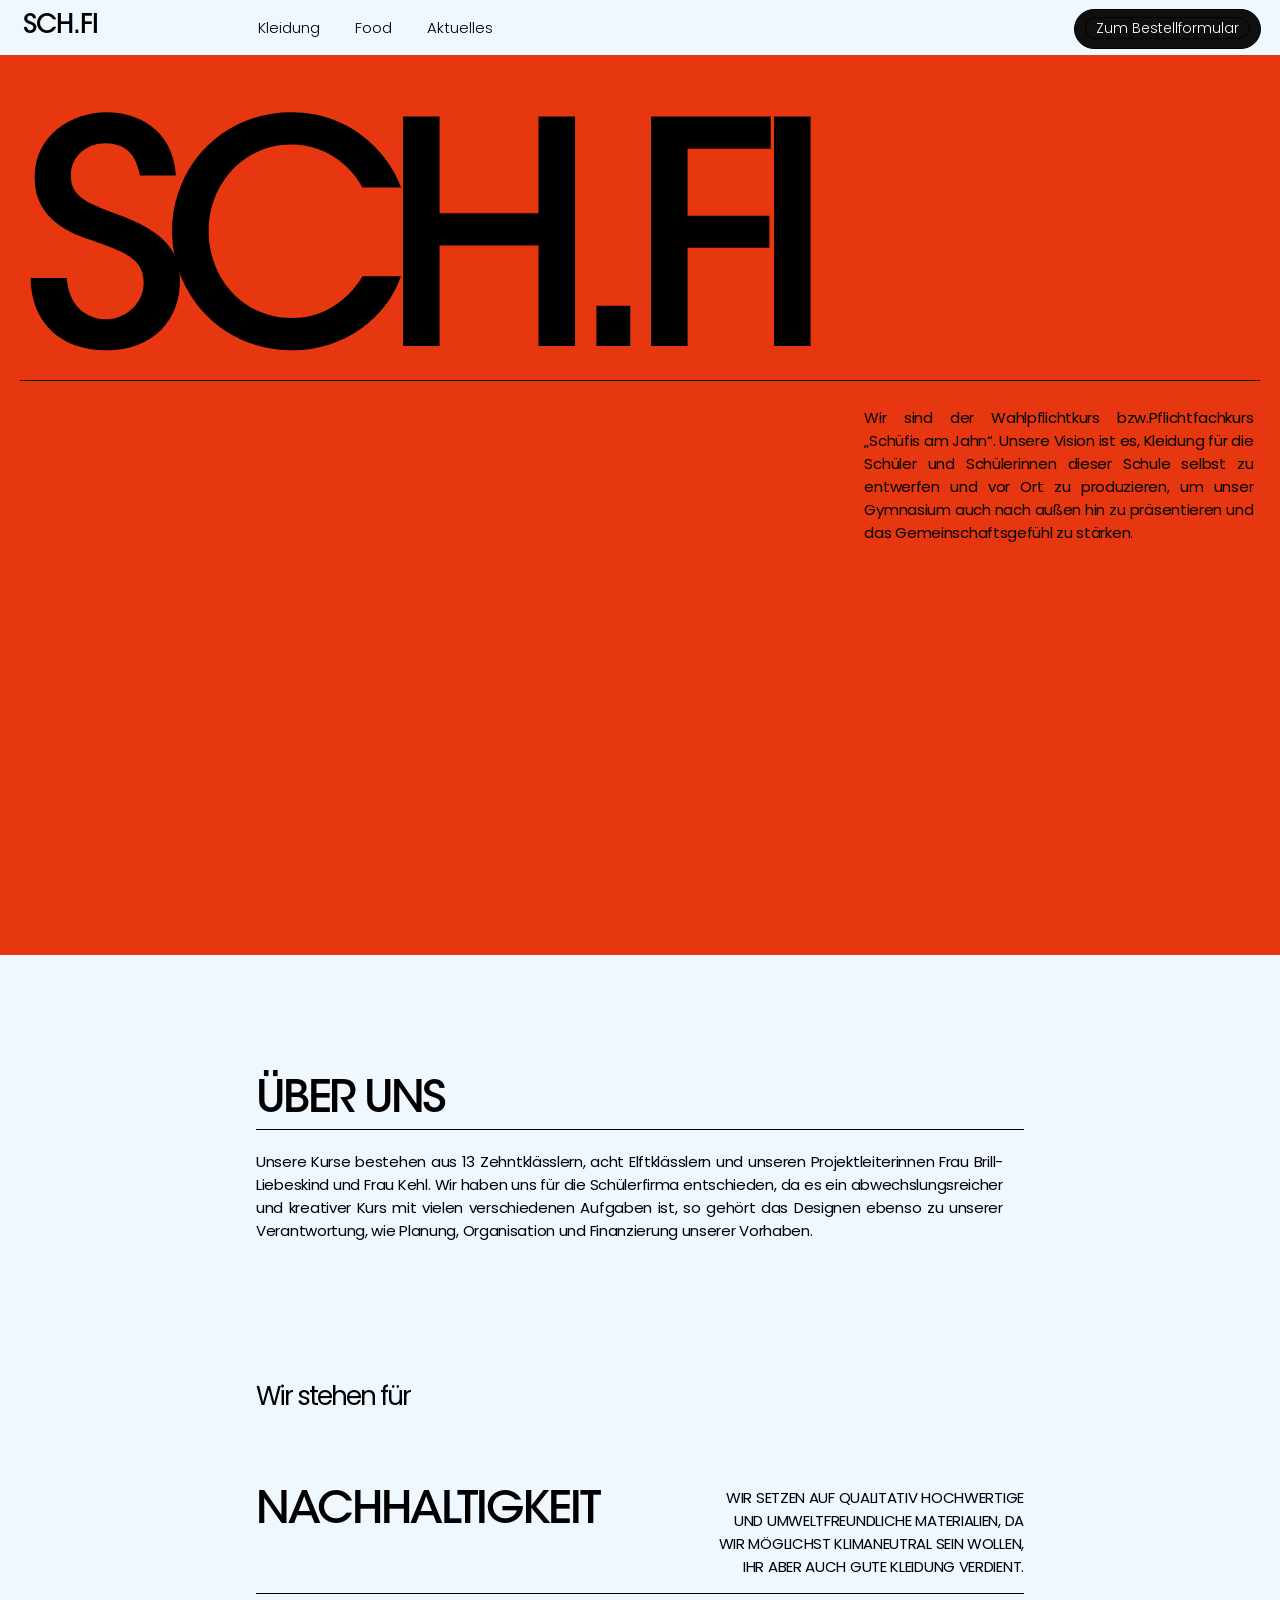
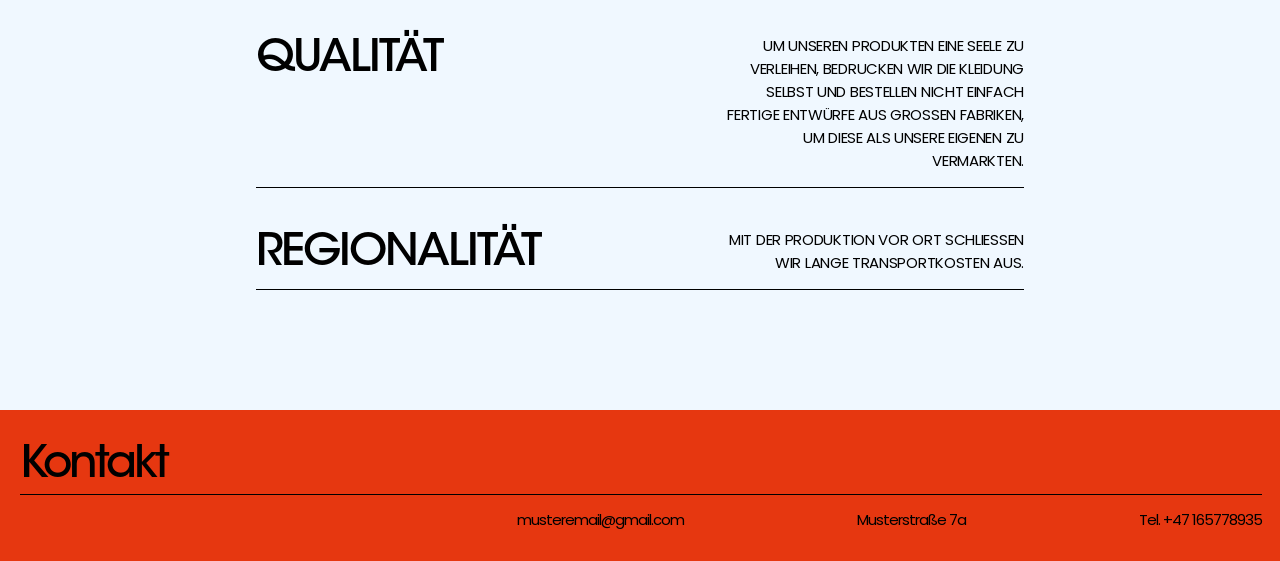
==== commit ee22947f: "push" ====
--- a/index.html
+++ b/index.html
@@ -20,7 +20,11 @@
                 <ul class="header-list">
                     <div class="dropdown header-list-item">
                        <a href="./kleidung.html">Kleidung</a>
-                       <div class="dropdown-content">Hello World!</div>
+                       <div class="dropdown-content">
+                        <div class="dropdown-content-item dropdown-content-item1"><a href="./tshirt.html">T-Shirts</a></div>
+                        <div  class="dropdown-content-item"><a href="./kapuzenpullover.html">Kapuzenpullover</a></div>
+                        <div  class="dropdown-content-item dropdown-content-item3"><a href="./sweatjacket.html">Sweatjacken</a></div>
+                       </div>
                     </div>
                     <li><a href="./food.html" class="header-list-item">Food</a></li>
                     <li><a href="./aktuelles.html" class="header-list-item">Aktuelles</a></li>
@@ -46,11 +50,11 @@
             <p class="abt-para">Unsere  Kurse  bestehen  aus  
                 13 Zehntklässlern,   acht   Elftklässlern   und   
                 unseren Projektleiterinnen   Frau   Brill-Liebeskind
-                   und   Frau Kehl. Wir haben uns für diesen Kurs 
+                   und   Frau Kehl. Wir haben uns für die Schülerfirma
                    entschieden, da es  ein abwechslungsreicher  
                    und  kreativer  Kurs  mit vielen  verschiedenen  
                    Aufgaben  ist,  so  gehört  das Designen ebenso 
-                   zu unseren Aufgaben, wie Planung, Organisation 
+                   zu unserer Verantwortung, wie Planung, Organisation 
                    und Finanzierung unserer Vorhaben.
                 </p>
         </div>
--- a/styles.css
+++ b/styles.css
@@ -423,7 +423,11 @@
 }
 
 .footer-kleidung{
-    margin-top: 100vh;
+    margin-top: 80vh;
+}
+
+.footer-tshirt{
+    margin-top: 0vh;
 }
 
 
@@ -491,3 +495,70 @@
 .dropdown-content-item3{
     margin-bottom: 3px;
 }
+
+
+.tshirt{
+    background-color: aliceblue;
+    width: 100vw;
+    height: 100vh;
+    padding-top: 50px;
+}
+
+.tshirt-main-wrapper{
+    font-family: poppins;
+    font-size: 26px;
+    letter-spacing: -2px;
+    width: 97%;
+    margin-left: 20px;
+    margin-right: 80px;
+    padding-bottom: 10px;
+    height: fit-content;
+    border-bottom: 1px solid black;
+}
+
+.tshirt-wrapper2{
+    margin-top: 40px;
+}
+
+.product-list{
+    display: flex;
+    gap: 40px;
+    margin-right: 20px;
+    margin-left: 20px;
+}
+
+
+.tshirt-img{
+    width: 700px;
+}
+
+.tshirt-wrapper2{
+    width: 700px;
+}
+.tshirt-wrapper2-item{
+    display: flex;
+     flex-direction: column;
+}
+
+.tshirt-wrapper3{
+    width: 100%;
+    padding-top: 10px;
+    display: flex;
+    align-items: center;
+    justify-content: space-between;
+}
+
+.tshirt-wrapper3-para{
+    font-size: 17px;
+   font-family: poppins;
+   margin-top: 0px;
+   font-weight: 300;
+   letter-spacing: 0.3px;
+   color: rgb(230, 55, 16);
+   text-transform: uppercase;
+}
+
+.footer-tshirt{
+    margin-top: 1px;
+}
+
